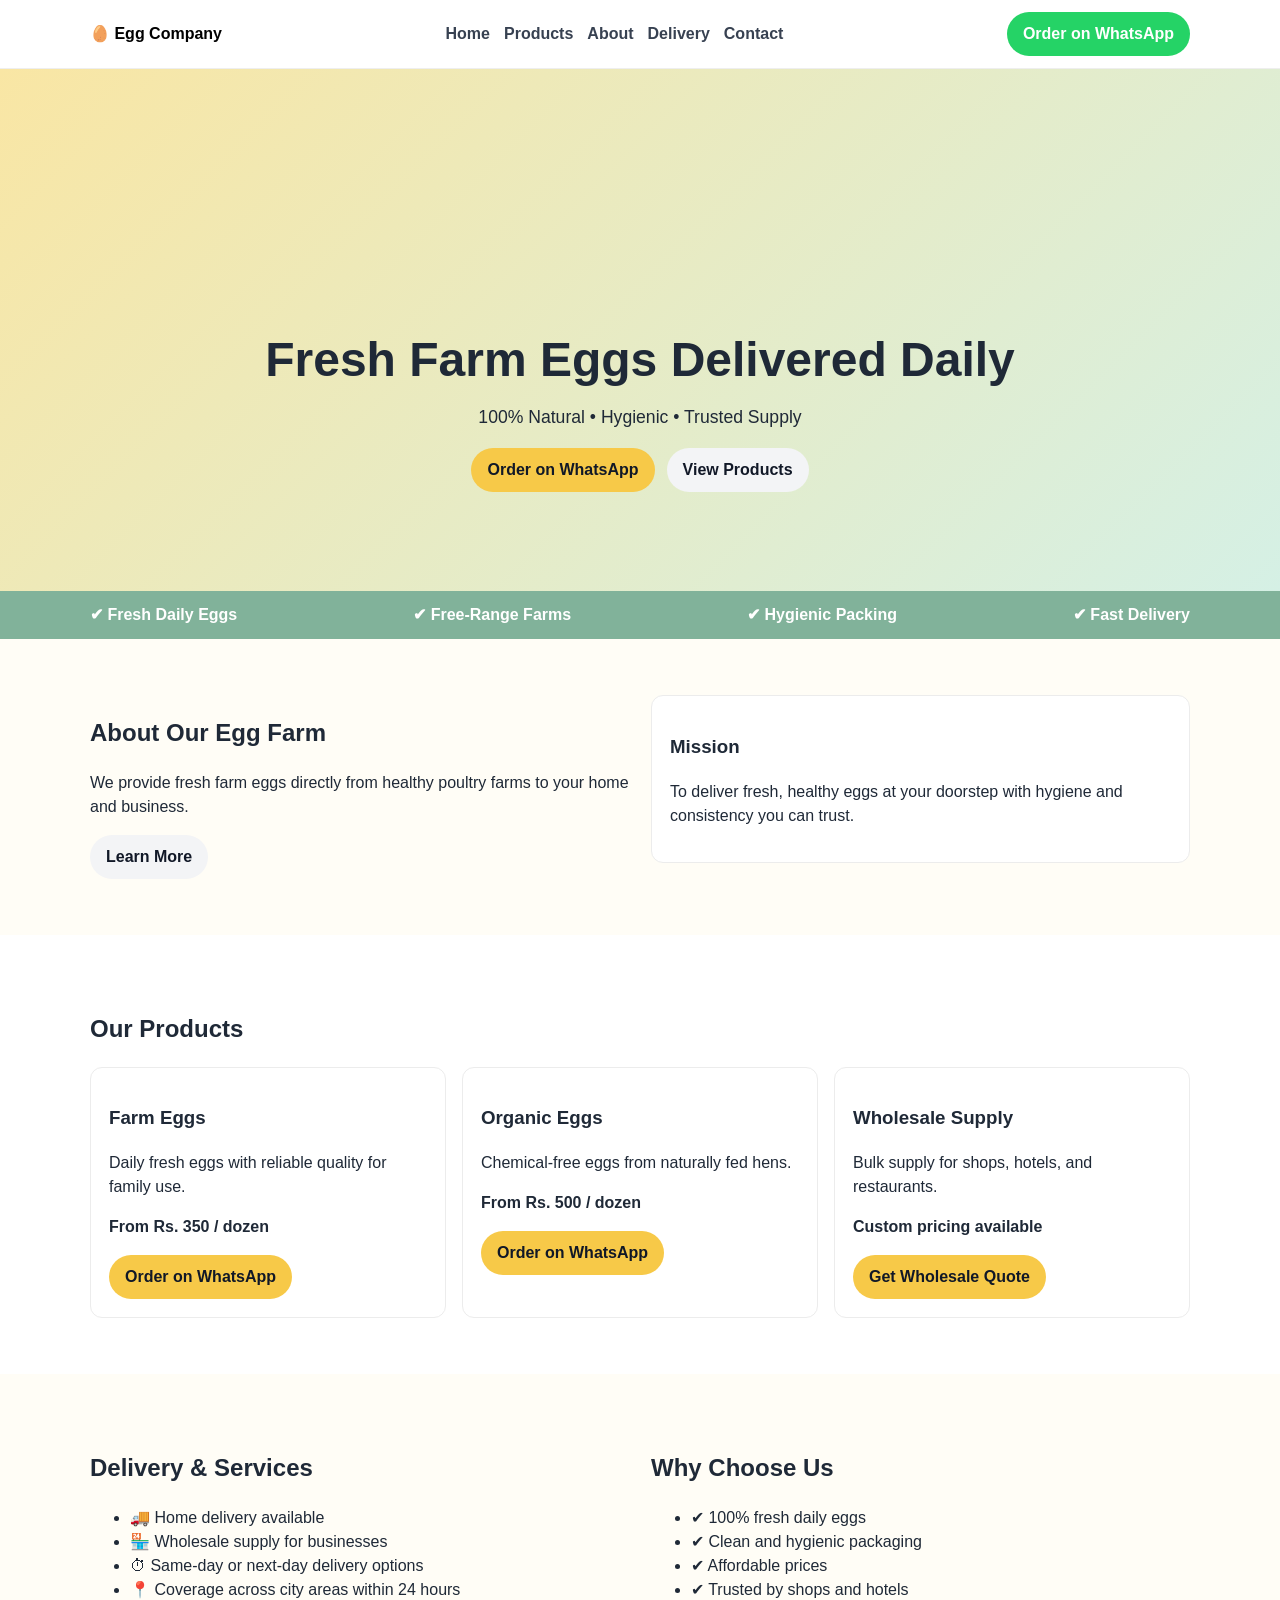
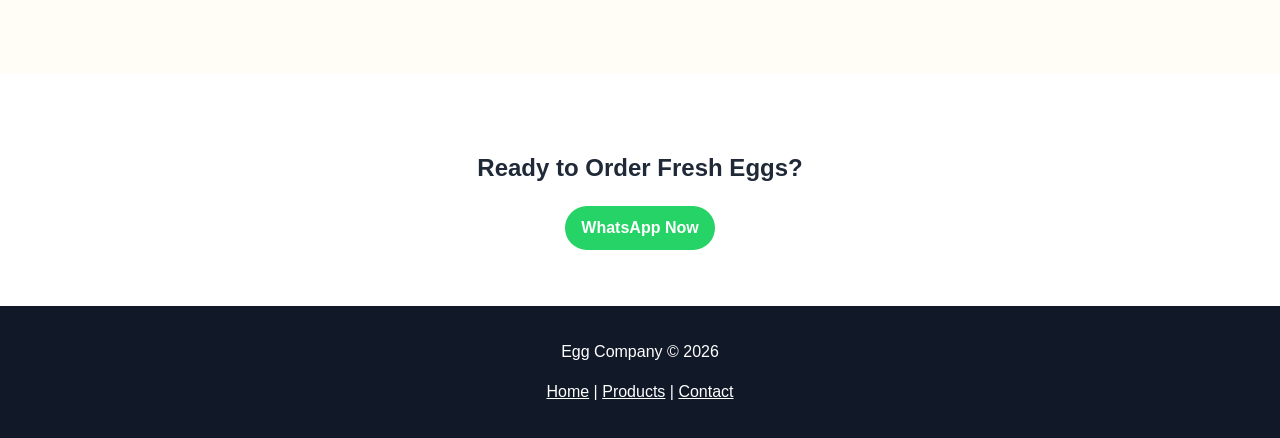
==== index.html @ de12196f "Add Flask backend for contact form API" ====
<!DOCTYPE html>
<html lang="en">
<head>
  <meta charset="UTF-8" />
  <meta name="viewport" content="width=device-width, initial-scale=1.0" />
  <title>Egg Company | Fresh Farm Eggs Delivered Daily</title>
  <meta name="description" content="Fresh farm eggs delivered daily. Order via WhatsApp for home and wholesale supply." />
  <link rel="stylesheet" href="styles.css" />
</head>
<body>
  <header class="header">
    <div class="container nav-wrap">
      <a class="logo" href="index.html">🥚 Egg Company</a>
      <nav class="nav">
        <a href="index.html">Home</a>
        <a href="products.html">Products</a>
        <a href="about.html">About</a>
        <a href="delivery.html">Delivery</a>
        <a href="contact.html">Contact</a>
      </nav>
      <a class="btn btn-whatsapp" href="https://wa.me/923001234567?text=I%20want%20to%20order%3A%0A-%202%20dozen%20farm%20eggs%0A-%20Delivery%20address%3A%20" target="_blank" rel="noopener">Order on WhatsApp</a>
    </div>
  </header>

  <main>
    <section class="hero">
      <div class="overlay"></div>
      <div class="container hero-content">
        <h1>Fresh Farm Eggs Delivered Daily</h1>
        <p>100% Natural • Hygienic • Trusted Supply</p>
        <div class="hero-actions">
          <a class="btn btn-primary" href="https://wa.me/923001234567?text=I%20want%20to%20order%3A%0A-%202%20dozen%20farm%20eggs%0A-%20Delivery%20address%3A%20" target="_blank" rel="noopener">Order on WhatsApp</a>
          <a class="btn btn-secondary" href="products.html">View Products</a>
        </div>
      </div>
    </section>

    <section class="trust-strip">
      <div class="container trust-items">
        <span>✔ Fresh Daily Eggs</span>
        <span>✔ Free-Range Farms</span>
        <span>✔ Hygienic Packing</span>
        <span>✔ Fast Delivery</span>
      </div>
    </section>

    <section class="section">
      <div class="container split">
        <div>
          <h2>About Our Egg Farm</h2>
          <p>We provide fresh farm eggs directly from healthy poultry farms to your home and business.</p>
          <a class="btn btn-secondary" href="about.html">Learn More</a>
        </div>
        <div class="card">
          <h3>Mission</h3>
          <p>To deliver fresh, healthy eggs at your doorstep with hygiene and consistency you can trust.</p>
        </div>
      </div>
    </section>

    <section class="section section-alt">
      <div class="container">
        <h2>Our Products</h2>
        <div class="cards">
          <article class="card">
            <h3>Farm Eggs</h3>
            <p>Daily fresh eggs with reliable quality for family use.</p>
            <p class="price">From Rs. 350 / dozen</p>
            <a class="btn btn-primary" href="https://wa.me/923001234567?text=I%20want%20to%20order%3A%0A-%20Farm%20Eggs%0A-%20Quantity%3A%20" target="_blank" rel="noopener">Order on WhatsApp</a>
          </article>
          <article class="card">
            <h3>Organic Eggs</h3>
            <p>Chemical-free eggs from naturally fed hens.</p>
            <p class="price">From Rs. 500 / dozen</p>
            <a class="btn btn-primary" href="https://wa.me/923001234567?text=I%20want%20to%20order%3A%0A-%20Organic%20Eggs%0A-%20Quantity%3A%20" target="_blank" rel="noopener">Order on WhatsApp</a>
          </article>
          <article class="card">
            <h3>Wholesale Supply</h3>
            <p>Bulk supply for shops, hotels, and restaurants.</p>
            <p class="price">Custom pricing available</p>
            <a class="btn btn-primary" href="https://wa.me/923001234567?text=I%20need%20wholesale%20egg%20supply%3A%0A-%20Business%20name%3A%20%0A-%20Required%20quantity%3A%20" target="_blank" rel="noopener">Get Wholesale Quote</a>
          </article>
        </div>
      </div>
    </section>

    <section class="section">
      <div class="container split">
        <div>
          <h2>Delivery & Services</h2>
          <ul>
            <li>🚚 Home delivery available</li>
            <li>🏪 Wholesale supply for businesses</li>
            <li>⏱ Same-day or next-day delivery options</li>
            <li>📍 Coverage across city areas within 24 hours</li>
          </ul>
        </div>
        <div>
          <h2>Why Choose Us</h2>
          <ul>
            <li>✔ 100% fresh daily eggs</li>
            <li>✔ Clean and hygienic packaging</li>
            <li>✔ Affordable prices</li>
            <li>✔ Trusted by shops and hotels</li>
          </ul>
        </div>
      </div>
    </section>

    <section class="section section-alt cta">
      <div class="container">
        <h2>Ready to Order Fresh Eggs?</h2>
        <a class="btn btn-whatsapp" href="https://wa.me/923001234567?text=I%20want%20to%20order%3A%0A-%202%20dozen%20farm%20eggs%0A-%20Delivery%20address%3A%20" target="_blank" rel="noopener">WhatsApp Now</a>
      </div>
    </section>
  </main>

  <footer class="footer">
    <div class="container">
      <p>Egg Company © 2026</p>
      <p><a href="index.html">Home</a> | <a href="products.html">Products</a> | <a href="contact.html">Contact</a></p>
    </div>
  </footer>
</body>
</html>
---- styles.css ----
:root {
  --yellow: #f7c948;
  --green: #81b29a;
  --white: #ffffff;
  --text: #1f2937;
  --bg: #fffdf6;
}
* { box-sizing: border-box; }
body { margin: 0; font-family: Arial, sans-serif; color: var(--text); background: var(--bg); line-height: 1.5; }
.container { width: min(1100px, 92%); margin: 0 auto; }
.header { position: sticky; top: 0; z-index: 10; background: var(--white); border-bottom: 1px solid #eee; }
.simple-header { position: static; }
.nav-wrap { display: flex; align-items: center; justify-content: space-between; gap: 12px; padding: 12px 0; flex-wrap: wrap; }
.logo { color: #000; font-weight: 700; text-decoration: none; }
.nav { display: flex; gap: 14px; flex-wrap: wrap; }
.nav a { text-decoration: none; color: #374151; font-weight: 600; }
.btn { display: inline-block; border-radius: 999px; padding: 10px 16px; text-decoration: none; font-weight: 700; }
.btn-primary { background: var(--yellow); color: #111827; }
.btn-secondary { background: #f3f4f6; color: #111827; }
.btn-whatsapp { background: #25d366; color: #fff; }
.hero { position: relative; min-height: 58vh; display: grid; place-items: center; background: linear-gradient(135deg, #f9e6a4, #d5f0e5); text-align: center; }
.hero-content { position: relative; z-index: 1; padding: 40px 0; }
.hero h1 { font-size: clamp(2rem, 5vw, 3rem); margin-bottom: 8px; }
.hero p { font-size: 1.1rem; margin-top: 0; }
.hero-actions { display: flex; justify-content: center; gap: 12px; flex-wrap: wrap; }
.trust-strip { background: var(--green); color: #fff; font-weight: 700; }
.trust-items { display: flex; justify-content: space-between; gap: 12px; flex-wrap: wrap; padding: 12px 0; }
.section { padding: 56px 0; }
.section-alt { background: #fff; }
.split { display: grid; grid-template-columns: repeat(auto-fit, minmax(260px, 1fr)); gap: 22px; align-items: start; }
.cards { display: grid; grid-template-columns: repeat(auto-fit, minmax(220px, 1fr)); gap: 16px; margin-top: 18px; }
.card { background: #fff; border: 1px solid #ececec; border-radius: 12px; padding: 18px; }
.price { font-weight: 700; }
.cta { text-align: center; }
.footer { background: #111827; color: #fff; text-align: center; padding: 18px 0; }
.footer a { color: #fff; }
.narrow { width: min(760px, 92%); }
.form { display: grid; gap: 10px; max-width: 500px; }
input, textarea { width: 100%; padding: 10px; border: 1px solid #ddd; border-radius: 8px; }
@media (max-width: 700px) {
  .header .btn-whatsapp { width: 100%; text-align: center; }
  .nav { width: 100%; justify-content: space-between; }
}
.status { margin: 8px 0 0; font-weight: 600; }
.status.success { color: #166534; }
.status.error { color: #b91c1c; }
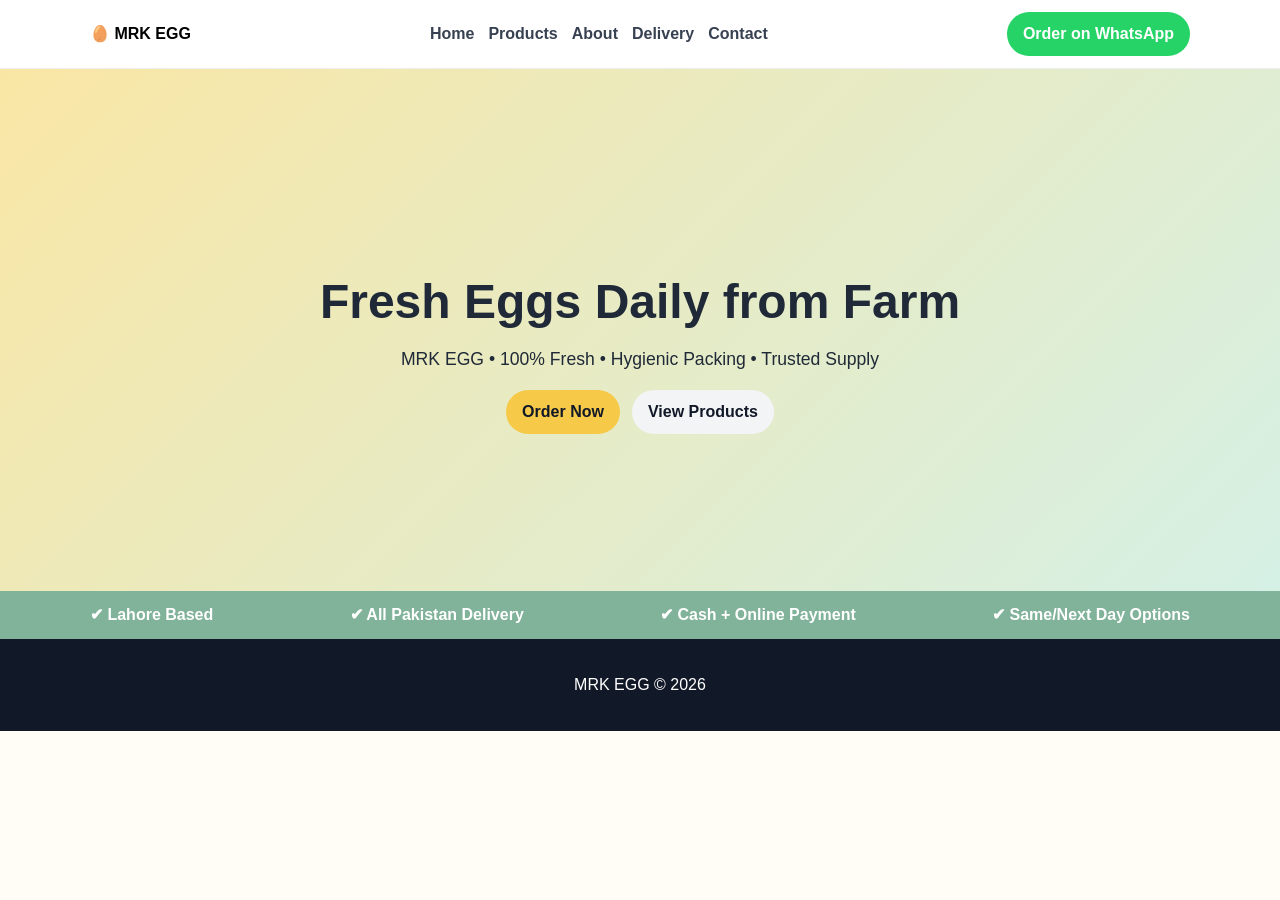
==== commit 8210e730: "Customize MRK EGG site content and add order backend API" ====
--- a/index.html
+++ b/index.html
@@ -3,123 +3,16 @@
 <head>
   <meta charset="UTF-8" />
   <meta name="viewport" content="width=device-width, initial-scale=1.0" />
-  <title>Egg Company | Fresh Farm Eggs Delivered Daily</title>
-  <meta name="description" content="Fresh farm eggs delivered daily. Order via WhatsApp for home and wholesale supply." />
+  <title>MRK EGG | Fresh Eggs Daily from Farm</title>
+  <meta name="description" content="MRK EGG Lahore - Farm fresh eggs, organic eggs, and wholesale supply with delivery across Pakistan." />
   <link rel="stylesheet" href="styles.css" />
 </head>
 <body>
-  <header class="header">
-    <div class="container nav-wrap">
-      <a class="logo" href="index.html">🥚 Egg Company</a>
-      <nav class="nav">
-        <a href="index.html">Home</a>
-        <a href="products.html">Products</a>
-        <a href="about.html">About</a>
-        <a href="delivery.html">Delivery</a>
-        <a href="contact.html">Contact</a>
-      </nav>
-      <a class="btn btn-whatsapp" href="https://wa.me/923001234567?text=I%20want%20to%20order%3A%0A-%202%20dozen%20farm%20eggs%0A-%20Delivery%20address%3A%20" target="_blank" rel="noopener">Order on WhatsApp</a>
-    </div>
-  </header>
-
+  <header class="header"><div class="container nav-wrap"><a class="logo" href="index.html">🥚 MRK EGG</a><nav class="nav"><a href="index.html">Home</a><a href="products.html">Products</a><a href="about.html">About</a><a href="delivery.html">Delivery</a><a href="contact.html">Contact</a></nav><a class="btn btn-whatsapp" href="https://wa.me/923270447263?text=Assalam%20o%20Alaikum%2C%20mujhe%20eggs%20order%20karne%20hain">Order on WhatsApp</a></div></header>
   <main>
-    <section class="hero">
-      <div class="overlay"></div>
-      <div class="container hero-content">
-        <h1>Fresh Farm Eggs Delivered Daily</h1>
-        <p>100% Natural • Hygienic • Trusted Supply</p>
-        <div class="hero-actions">
-          <a class="btn btn-primary" href="https://wa.me/923001234567?text=I%20want%20to%20order%3A%0A-%202%20dozen%20farm%20eggs%0A-%20Delivery%20address%3A%20" target="_blank" rel="noopener">Order on WhatsApp</a>
-          <a class="btn btn-secondary" href="products.html">View Products</a>
-        </div>
-      </div>
-    </section>
-
-    <section class="trust-strip">
-      <div class="container trust-items">
-        <span>✔ Fresh Daily Eggs</span>
-        <span>✔ Free-Range Farms</span>
-        <span>✔ Hygienic Packing</span>
-        <span>✔ Fast Delivery</span>
-      </div>
-    </section>
-
-    <section class="section">
-      <div class="container split">
-        <div>
-          <h2>About Our Egg Farm</h2>
-          <p>We provide fresh farm eggs directly from healthy poultry farms to your home and business.</p>
-          <a class="btn btn-secondary" href="about.html">Learn More</a>
-        </div>
-        <div class="card">
-          <h3>Mission</h3>
-          <p>To deliver fresh, healthy eggs at your doorstep with hygiene and consistency you can trust.</p>
-        </div>
-      </div>
-    </section>
-
-    <section class="section section-alt">
-      <div class="container">
-        <h2>Our Products</h2>
-        <div class="cards">
-          <article class="card">
-            <h3>Farm Eggs</h3>
-            <p>Daily fresh eggs with reliable quality for family use.</p>
-            <p class="price">From Rs. 350 / dozen</p>
-            <a class="btn btn-primary" href="https://wa.me/923001234567?text=I%20want%20to%20order%3A%0A-%20Farm%20Eggs%0A-%20Quantity%3A%20" target="_blank" rel="noopener">Order on WhatsApp</a>
-          </article>
-          <article class="card">
-            <h3>Organic Eggs</h3>
-            <p>Chemical-free eggs from naturally fed hens.</p>
-            <p class="price">From Rs. 500 / dozen</p>
-            <a class="btn btn-primary" href="https://wa.me/923001234567?text=I%20want%20to%20order%3A%0A-%20Organic%20Eggs%0A-%20Quantity%3A%20" target="_blank" rel="noopener">Order on WhatsApp</a>
-          </article>
-          <article class="card">
-            <h3>Wholesale Supply</h3>
-            <p>Bulk supply for shops, hotels, and restaurants.</p>
-            <p class="price">Custom pricing available</p>
-            <a class="btn btn-primary" href="https://wa.me/923001234567?text=I%20need%20wholesale%20egg%20supply%3A%0A-%20Business%20name%3A%20%0A-%20Required%20quantity%3A%20" target="_blank" rel="noopener">Get Wholesale Quote</a>
-          </article>
-        </div>
-      </div>
-    </section>
-
-    <section class="section">
-      <div class="container split">
-        <div>
-          <h2>Delivery & Services</h2>
-          <ul>
-            <li>🚚 Home delivery available</li>
-            <li>🏪 Wholesale supply for businesses</li>
-            <li>⏱ Same-day or next-day delivery options</li>
-            <li>📍 Coverage across city areas within 24 hours</li>
-          </ul>
-        </div>
-        <div>
-          <h2>Why Choose Us</h2>
-          <ul>
-            <li>✔ 100% fresh daily eggs</li>
-            <li>✔ Clean and hygienic packaging</li>
-            <li>✔ Affordable prices</li>
-            <li>✔ Trusted by shops and hotels</li>
-          </ul>
-        </div>
-      </div>
-    </section>
-
-    <section class="section section-alt cta">
-      <div class="container">
-        <h2>Ready to Order Fresh Eggs?</h2>
-        <a class="btn btn-whatsapp" href="https://wa.me/923001234567?text=I%20want%20to%20order%3A%0A-%202%20dozen%20farm%20eggs%0A-%20Delivery%20address%3A%20" target="_blank" rel="noopener">WhatsApp Now</a>
-      </div>
-    </section>
+    <section class="hero"><div class="container hero-content"><h1>Fresh Eggs Daily from Farm</h1><p>MRK EGG • 100% Fresh • Hygienic Packing • Trusted Supply</p><div class="hero-actions"><a class="btn btn-primary" href="contact.html">Order Now</a><a class="btn btn-secondary" href="products.html">View Products</a></div></div></section>
+    <section class="trust-strip"><div class="container trust-items"><span>✔ Lahore Based</span><span>✔ All Pakistan Delivery</span><span>✔ Cash + Online Payment</span><span>✔ Same/Next Day Options</span></div></section>
   </main>
-
-  <footer class="footer">
-    <div class="container">
-      <p>Egg Company © 2026</p>
-      <p><a href="index.html">Home</a> | <a href="products.html">Products</a> | <a href="contact.html">Contact</a></p>
-    </div>
-  </footer>
+  <footer class="footer"><div class="container"><p>MRK EGG © 2026</p></div></footer>
 </body>
 </html>
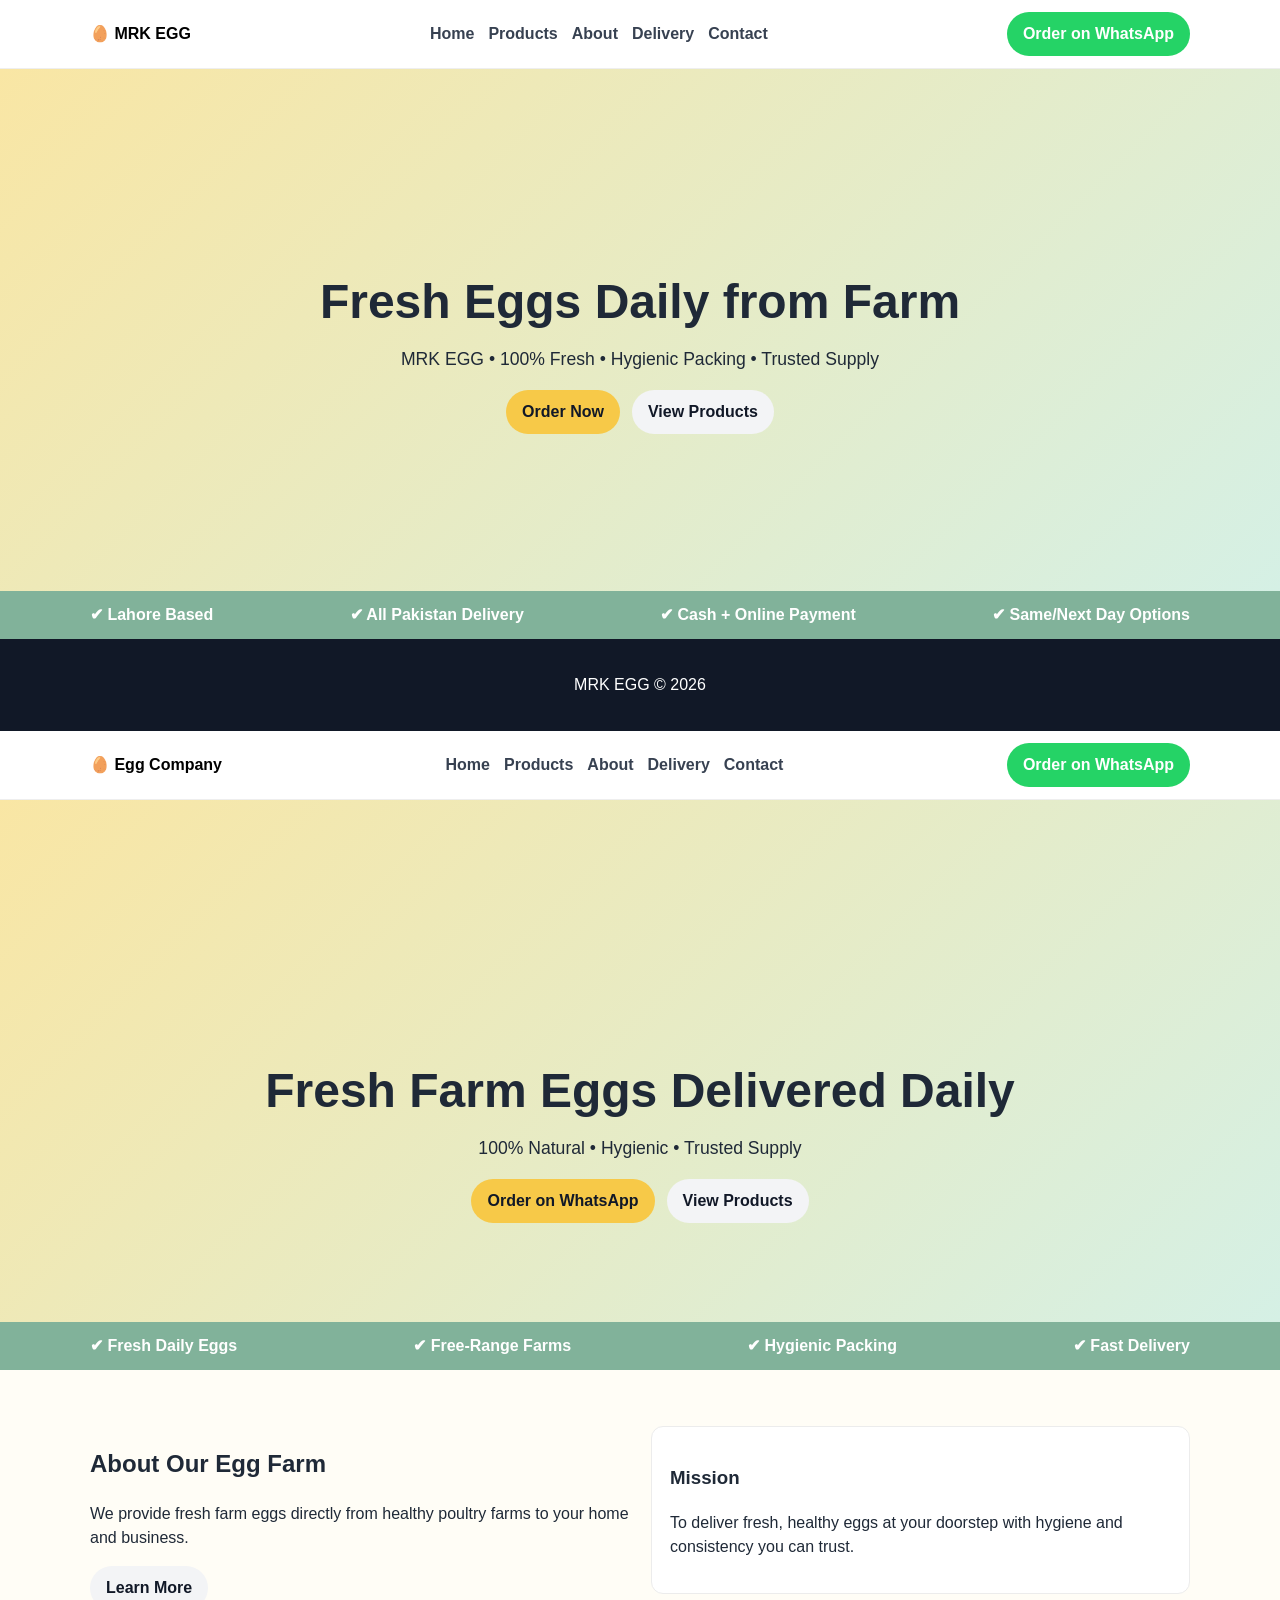
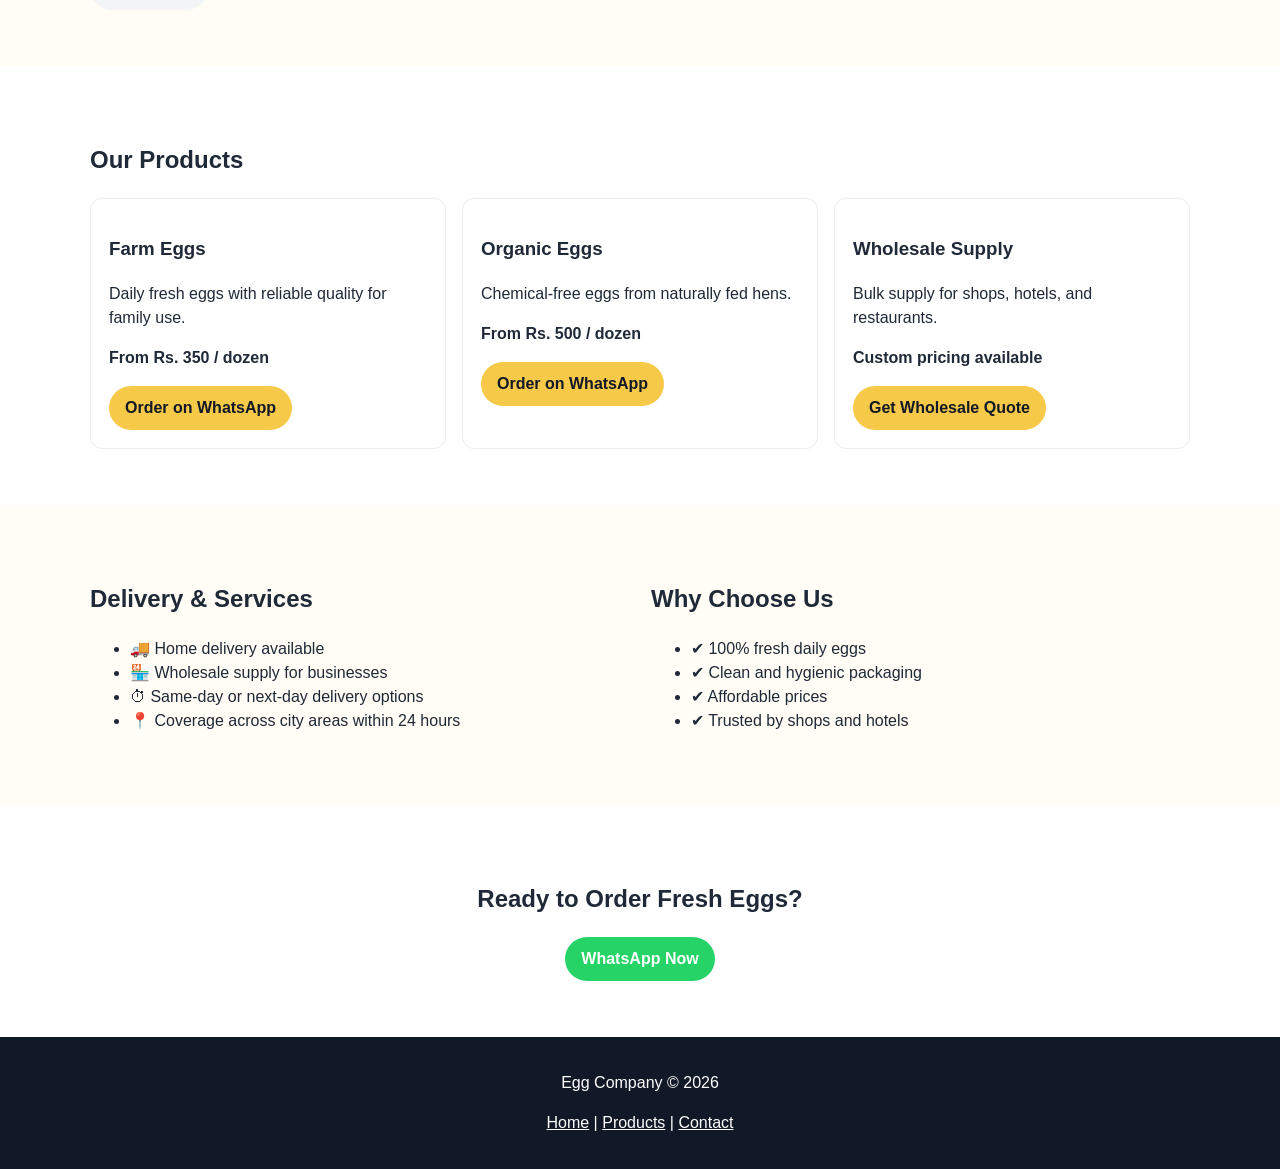
==== commit 6e532164: "Merge branch 'main' into codex/create-egg-company-website-design-yo4hf1" ====
--- a/index.html
+++ b/index.html
@@ -14,5 +14,123 @@
     <section class="trust-strip"><div class="container trust-items"><span>✔ Lahore Based</span><span>✔ All Pakistan Delivery</span><span>✔ Cash + Online Payment</span><span>✔ Same/Next Day Options</span></div></section>
   </main>
   <footer class="footer"><div class="container"><p>MRK EGG © 2026</p></div></footer>
+  <title>Egg Company | Fresh Farm Eggs Delivered Daily</title>
+  <meta name="description" content="Fresh farm eggs delivered daily. Order via WhatsApp for home and wholesale supply." />
+  <link rel="stylesheet" href="styles.css" />
+</head>
+<body>
+  <header class="header">
+    <div class="container nav-wrap">
+      <a class="logo" href="index.html">🥚 Egg Company</a>
+      <nav class="nav">
+        <a href="index.html">Home</a>
+        <a href="products.html">Products</a>
+        <a href="about.html">About</a>
+        <a href="delivery.html">Delivery</a>
+        <a href="contact.html">Contact</a>
+      </nav>
+      <a class="btn btn-whatsapp" href="https://wa.me/923001234567?text=I%20want%20to%20order%3A%0A-%202%20dozen%20farm%20eggs%0A-%20Delivery%20address%3A%20" target="_blank" rel="noopener">Order on WhatsApp</a>
+    </div>
+  </header>
+
+  <main>
+    <section class="hero">
+      <div class="overlay"></div>
+      <div class="container hero-content">
+        <h1>Fresh Farm Eggs Delivered Daily</h1>
+        <p>100% Natural • Hygienic • Trusted Supply</p>
+        <div class="hero-actions">
+          <a class="btn btn-primary" href="https://wa.me/923001234567?text=I%20want%20to%20order%3A%0A-%202%20dozen%20farm%20eggs%0A-%20Delivery%20address%3A%20" target="_blank" rel="noopener">Order on WhatsApp</a>
+          <a class="btn btn-secondary" href="products.html">View Products</a>
+        </div>
+      </div>
+    </section>
+
+    <section class="trust-strip">
+      <div class="container trust-items">
+        <span>✔ Fresh Daily Eggs</span>
+        <span>✔ Free-Range Farms</span>
+        <span>✔ Hygienic Packing</span>
+        <span>✔ Fast Delivery</span>
+      </div>
+    </section>
+
+    <section class="section">
+      <div class="container split">
+        <div>
+          <h2>About Our Egg Farm</h2>
+          <p>We provide fresh farm eggs directly from healthy poultry farms to your home and business.</p>
+          <a class="btn btn-secondary" href="about.html">Learn More</a>
+        </div>
+        <div class="card">
+          <h3>Mission</h3>
+          <p>To deliver fresh, healthy eggs at your doorstep with hygiene and consistency you can trust.</p>
+        </div>
+      </div>
+    </section>
+
+    <section class="section section-alt">
+      <div class="container">
+        <h2>Our Products</h2>
+        <div class="cards">
+          <article class="card">
+            <h3>Farm Eggs</h3>
+            <p>Daily fresh eggs with reliable quality for family use.</p>
+            <p class="price">From Rs. 350 / dozen</p>
+            <a class="btn btn-primary" href="https://wa.me/923001234567?text=I%20want%20to%20order%3A%0A-%20Farm%20Eggs%0A-%20Quantity%3A%20" target="_blank" rel="noopener">Order on WhatsApp</a>
+          </article>
+          <article class="card">
+            <h3>Organic Eggs</h3>
+            <p>Chemical-free eggs from naturally fed hens.</p>
+            <p class="price">From Rs. 500 / dozen</p>
+            <a class="btn btn-primary" href="https://wa.me/923001234567?text=I%20want%20to%20order%3A%0A-%20Organic%20Eggs%0A-%20Quantity%3A%20" target="_blank" rel="noopener">Order on WhatsApp</a>
+          </article>
+          <article class="card">
+            <h3>Wholesale Supply</h3>
+            <p>Bulk supply for shops, hotels, and restaurants.</p>
+            <p class="price">Custom pricing available</p>
+            <a class="btn btn-primary" href="https://wa.me/923001234567?text=I%20need%20wholesale%20egg%20supply%3A%0A-%20Business%20name%3A%20%0A-%20Required%20quantity%3A%20" target="_blank" rel="noopener">Get Wholesale Quote</a>
+          </article>
+        </div>
+      </div>
+    </section>
+
+    <section class="section">
+      <div class="container split">
+        <div>
+          <h2>Delivery & Services</h2>
+          <ul>
+            <li>🚚 Home delivery available</li>
+            <li>🏪 Wholesale supply for businesses</li>
+            <li>⏱ Same-day or next-day delivery options</li>
+            <li>📍 Coverage across city areas within 24 hours</li>
+          </ul>
+        </div>
+        <div>
+          <h2>Why Choose Us</h2>
+          <ul>
+            <li>✔ 100% fresh daily eggs</li>
+            <li>✔ Clean and hygienic packaging</li>
+            <li>✔ Affordable prices</li>
+            <li>✔ Trusted by shops and hotels</li>
+          </ul>
+        </div>
+      </div>
+    </section>
+
+    <section class="section section-alt cta">
+      <div class="container">
+        <h2>Ready to Order Fresh Eggs?</h2>
+        <a class="btn btn-whatsapp" href="https://wa.me/923001234567?text=I%20want%20to%20order%3A%0A-%202%20dozen%20farm%20eggs%0A-%20Delivery%20address%3A%20" target="_blank" rel="noopener">WhatsApp Now</a>
+      </div>
+    </section>
+  </main>
+
+  <footer class="footer">
+    <div class="container">
+      <p>Egg Company © 2026</p>
+      <p><a href="index.html">Home</a> | <a href="products.html">Products</a> | <a href="contact.html">Contact</a></p>
+    </div>
+  </footer>
 </body>
 </html>
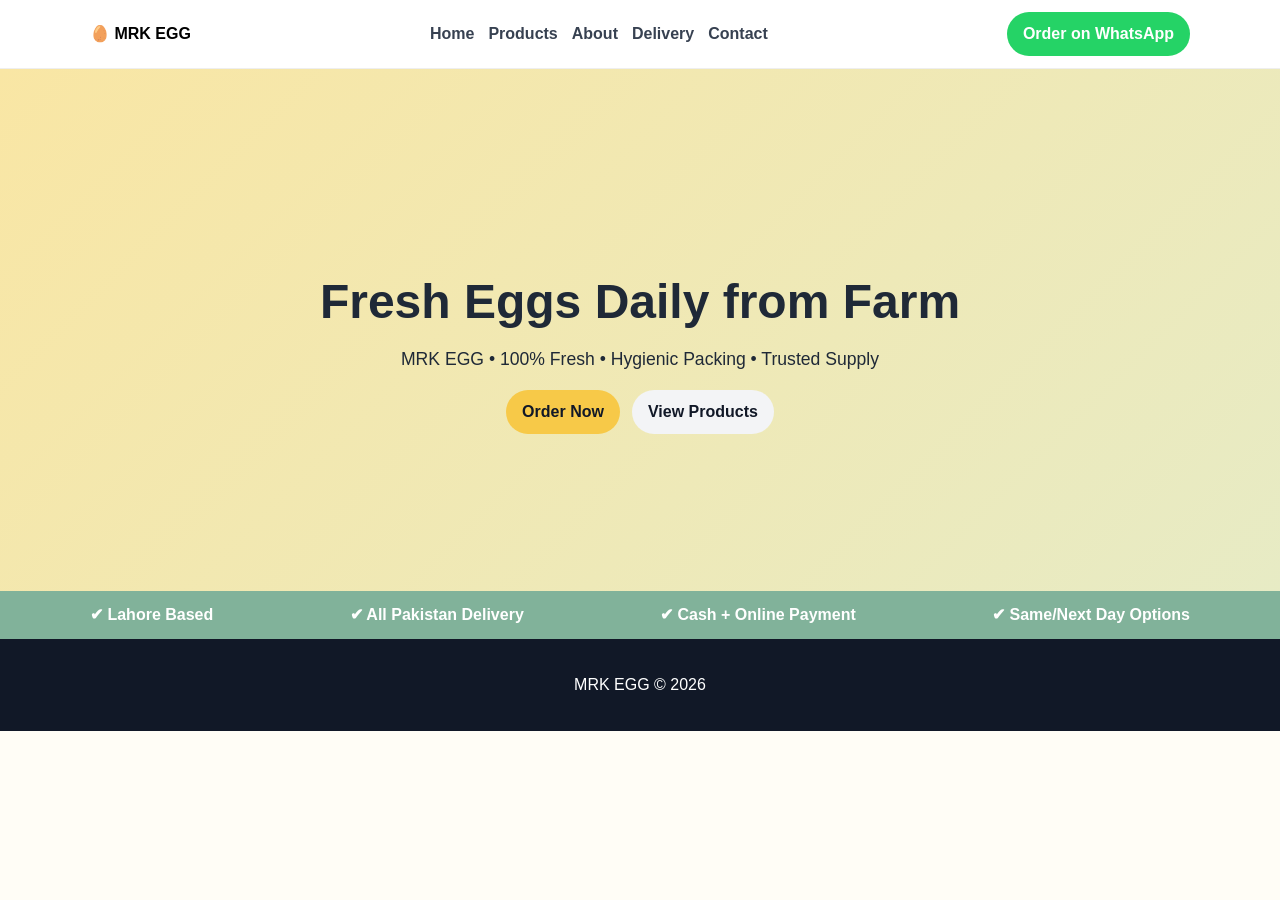
==== commit 677efea8: "Add full animation base across MRK EGG website" ====
--- a/index.html
+++ b/index.html
@@ -6,131 +6,14 @@
   <title>MRK EGG | Fresh Eggs Daily from Farm</title>
   <meta name="description" content="MRK EGG Lahore - Farm fresh eggs, organic eggs, and wholesale supply with delivery across Pakistan." />
   <link rel="stylesheet" href="styles.css" />
+  <script defer src="script.js"></script>
 </head>
 <body>
-  <header class="header"><div class="container nav-wrap"><a class="logo" href="index.html">🥚 MRK EGG</a><nav class="nav"><a href="index.html">Home</a><a href="products.html">Products</a><a href="about.html">About</a><a href="delivery.html">Delivery</a><a href="contact.html">Contact</a></nav><a class="btn btn-whatsapp" href="https://wa.me/923270447263?text=Assalam%20o%20Alaikum%2C%20mujhe%20eggs%20order%20karne%20hain">Order on WhatsApp</a></div></header>
-  <main>
-    <section class="hero"><div class="container hero-content"><h1>Fresh Eggs Daily from Farm</h1><p>MRK EGG • 100% Fresh • Hygienic Packing • Trusted Supply</p><div class="hero-actions"><a class="btn btn-primary" href="contact.html">Order Now</a><a class="btn btn-secondary" href="products.html">View Products</a></div></div></section>
+  <header class="header reveal"><div class="container nav-wrap"><a class="logo" href="index.html">🥚 MRK EGG</a><nav class="nav"><a href="index.html">Home</a><a href="products.html">Products</a><a href="about.html">About</a><a href="delivery.html">Delivery</a><a href="contact.html">Contact</a></nav><a class="btn btn-whatsapp" href="https://wa.me/923270447263?text=Assalam%20o%20Alaikum%2C%20mujhe%20eggs%20order%20karne%20hain">Order on WhatsApp</a></div></header>
+  <main class="reveal">
+    <section class="hero"><div class="container hero-content"><h1 class="reveal">Fresh Eggs Daily from Farm</h1><p>MRK EGG • 100% Fresh • Hygienic Packing • Trusted Supply</p><div class="hero-actions"><a class="btn btn-primary" href="contact.html">Order Now</a><a class="btn btn-secondary" href="products.html">View Products</a></div></div></section>
     <section class="trust-strip"><div class="container trust-items"><span>✔ Lahore Based</span><span>✔ All Pakistan Delivery</span><span>✔ Cash + Online Payment</span><span>✔ Same/Next Day Options</span></div></section>
   </main>
   <footer class="footer"><div class="container"><p>MRK EGG © 2026</p></div></footer>
-  <title>Egg Company | Fresh Farm Eggs Delivered Daily</title>
-  <meta name="description" content="Fresh farm eggs delivered daily. Order via WhatsApp for home and wholesale supply." />
-  <link rel="stylesheet" href="styles.css" />
-</head>
-<body>
-  <header class="header">
-    <div class="container nav-wrap">
-      <a class="logo" href="index.html">🥚 Egg Company</a>
-      <nav class="nav">
-        <a href="index.html">Home</a>
-        <a href="products.html">Products</a>
-        <a href="about.html">About</a>
-        <a href="delivery.html">Delivery</a>
-        <a href="contact.html">Contact</a>
-      </nav>
-      <a class="btn btn-whatsapp" href="https://wa.me/923001234567?text=I%20want%20to%20order%3A%0A-%202%20dozen%20farm%20eggs%0A-%20Delivery%20address%3A%20" target="_blank" rel="noopener">Order on WhatsApp</a>
-    </div>
-  </header>
-
-  <main>
-    <section class="hero">
-      <div class="overlay"></div>
-      <div class="container hero-content">
-        <h1>Fresh Farm Eggs Delivered Daily</h1>
-        <p>100% Natural • Hygienic • Trusted Supply</p>
-        <div class="hero-actions">
-          <a class="btn btn-primary" href="https://wa.me/923001234567?text=I%20want%20to%20order%3A%0A-%202%20dozen%20farm%20eggs%0A-%20Delivery%20address%3A%20" target="_blank" rel="noopener">Order on WhatsApp</a>
-          <a class="btn btn-secondary" href="products.html">View Products</a>
-        </div>
-      </div>
-    </section>
-
-    <section class="trust-strip">
-      <div class="container trust-items">
-        <span>✔ Fresh Daily Eggs</span>
-        <span>✔ Free-Range Farms</span>
-        <span>✔ Hygienic Packing</span>
-        <span>✔ Fast Delivery</span>
-      </div>
-    </section>
-
-    <section class="section">
-      <div class="container split">
-        <div>
-          <h2>About Our Egg Farm</h2>
-          <p>We provide fresh farm eggs directly from healthy poultry farms to your home and business.</p>
-          <a class="btn btn-secondary" href="about.html">Learn More</a>
-        </div>
-        <div class="card">
-          <h3>Mission</h3>
-          <p>To deliver fresh, healthy eggs at your doorstep with hygiene and consistency you can trust.</p>
-        </div>
-      </div>
-    </section>
-
-    <section class="section section-alt">
-      <div class="container">
-        <h2>Our Products</h2>
-        <div class="cards">
-          <article class="card">
-            <h3>Farm Eggs</h3>
-            <p>Daily fresh eggs with reliable quality for family use.</p>
-            <p class="price">From Rs. 350 / dozen</p>
-            <a class="btn btn-primary" href="https://wa.me/923001234567?text=I%20want%20to%20order%3A%0A-%20Farm%20Eggs%0A-%20Quantity%3A%20" target="_blank" rel="noopener">Order on WhatsApp</a>
-          </article>
-          <article class="card">
-            <h3>Organic Eggs</h3>
-            <p>Chemical-free eggs from naturally fed hens.</p>
-            <p class="price">From Rs. 500 / dozen</p>
-            <a class="btn btn-primary" href="https://wa.me/923001234567?text=I%20want%20to%20order%3A%0A-%20Organic%20Eggs%0A-%20Quantity%3A%20" target="_blank" rel="noopener">Order on WhatsApp</a>
-          </article>
-          <article class="card">
-            <h3>Wholesale Supply</h3>
-            <p>Bulk supply for shops, hotels, and restaurants.</p>
-            <p class="price">Custom pricing available</p>
-            <a class="btn btn-primary" href="https://wa.me/923001234567?text=I%20need%20wholesale%20egg%20supply%3A%0A-%20Business%20name%3A%20%0A-%20Required%20quantity%3A%20" target="_blank" rel="noopener">Get Wholesale Quote</a>
-          </article>
-        </div>
-      </div>
-    </section>
-
-    <section class="section">
-      <div class="container split">
-        <div>
-          <h2>Delivery & Services</h2>
-          <ul>
-            <li>🚚 Home delivery available</li>
-            <li>🏪 Wholesale supply for businesses</li>
-            <li>⏱ Same-day or next-day delivery options</li>
-            <li>📍 Coverage across city areas within 24 hours</li>
-          </ul>
-        </div>
-        <div>
-          <h2>Why Choose Us</h2>
-          <ul>
-            <li>✔ 100% fresh daily eggs</li>
-            <li>✔ Clean and hygienic packaging</li>
-            <li>✔ Affordable prices</li>
-            <li>✔ Trusted by shops and hotels</li>
-          </ul>
-        </div>
-      </div>
-    </section>
-
-    <section class="section section-alt cta">
-      <div class="container">
-        <h2>Ready to Order Fresh Eggs?</h2>
-        <a class="btn btn-whatsapp" href="https://wa.me/923001234567?text=I%20want%20to%20order%3A%0A-%202%20dozen%20farm%20eggs%0A-%20Delivery%20address%3A%20" target="_blank" rel="noopener">WhatsApp Now</a>
-      </div>
-    </section>
-  </main>
-
-  <footer class="footer">
-    <div class="container">
-      <p>Egg Company © 2026</p>
-      <p><a href="index.html">Home</a> | <a href="products.html">Products</a> | <a href="contact.html">Contact</a></p>
-    </div>
-  </footer>
 </body>
 </html>
--- a/styles.css
+++ b/styles.css
@@ -44,3 +44,55 @@
 .status { margin: 8px 0 0; font-weight: 600; }
 .status.success { color: #166534; }
 .status.error { color: #b91c1c; }
+
+/* Animation base */
+.hero {
+  background-size: 200% 200%;
+  animation: heroGradient 12s ease infinite;
+}
+
+@keyframes heroGradient {
+  0% { background-position: 0% 50%; }
+  50% { background-position: 100% 50%; }
+  100% { background-position: 0% 50%; }
+}
+
+.reveal {
+  opacity: 0;
+  transform: translateY(20px);
+  transition: opacity 700ms ease, transform 700ms ease;
+}
+
+.reveal.visible {
+  opacity: 1;
+  transform: translateY(0);
+}
+
+.card {
+  transition: transform .25s ease, box-shadow .25s ease;
+}
+
+.card:hover {
+  transform: translateY(-6px);
+  box-shadow: 0 12px 26px rgba(0,0,0,.08);
+}
+
+.btn {
+  transition: transform .2s ease, filter .2s ease;
+}
+
+.btn:hover {
+  transform: translateY(-2px);
+  filter: brightness(1.05);
+}
+
+@media (prefers-reduced-motion: reduce) {
+  * {
+    animation: none !important;
+    transition: none !important;
+  }
+  .reveal {
+    opacity: 1 !important;
+    transform: none !important;
+  }
+}
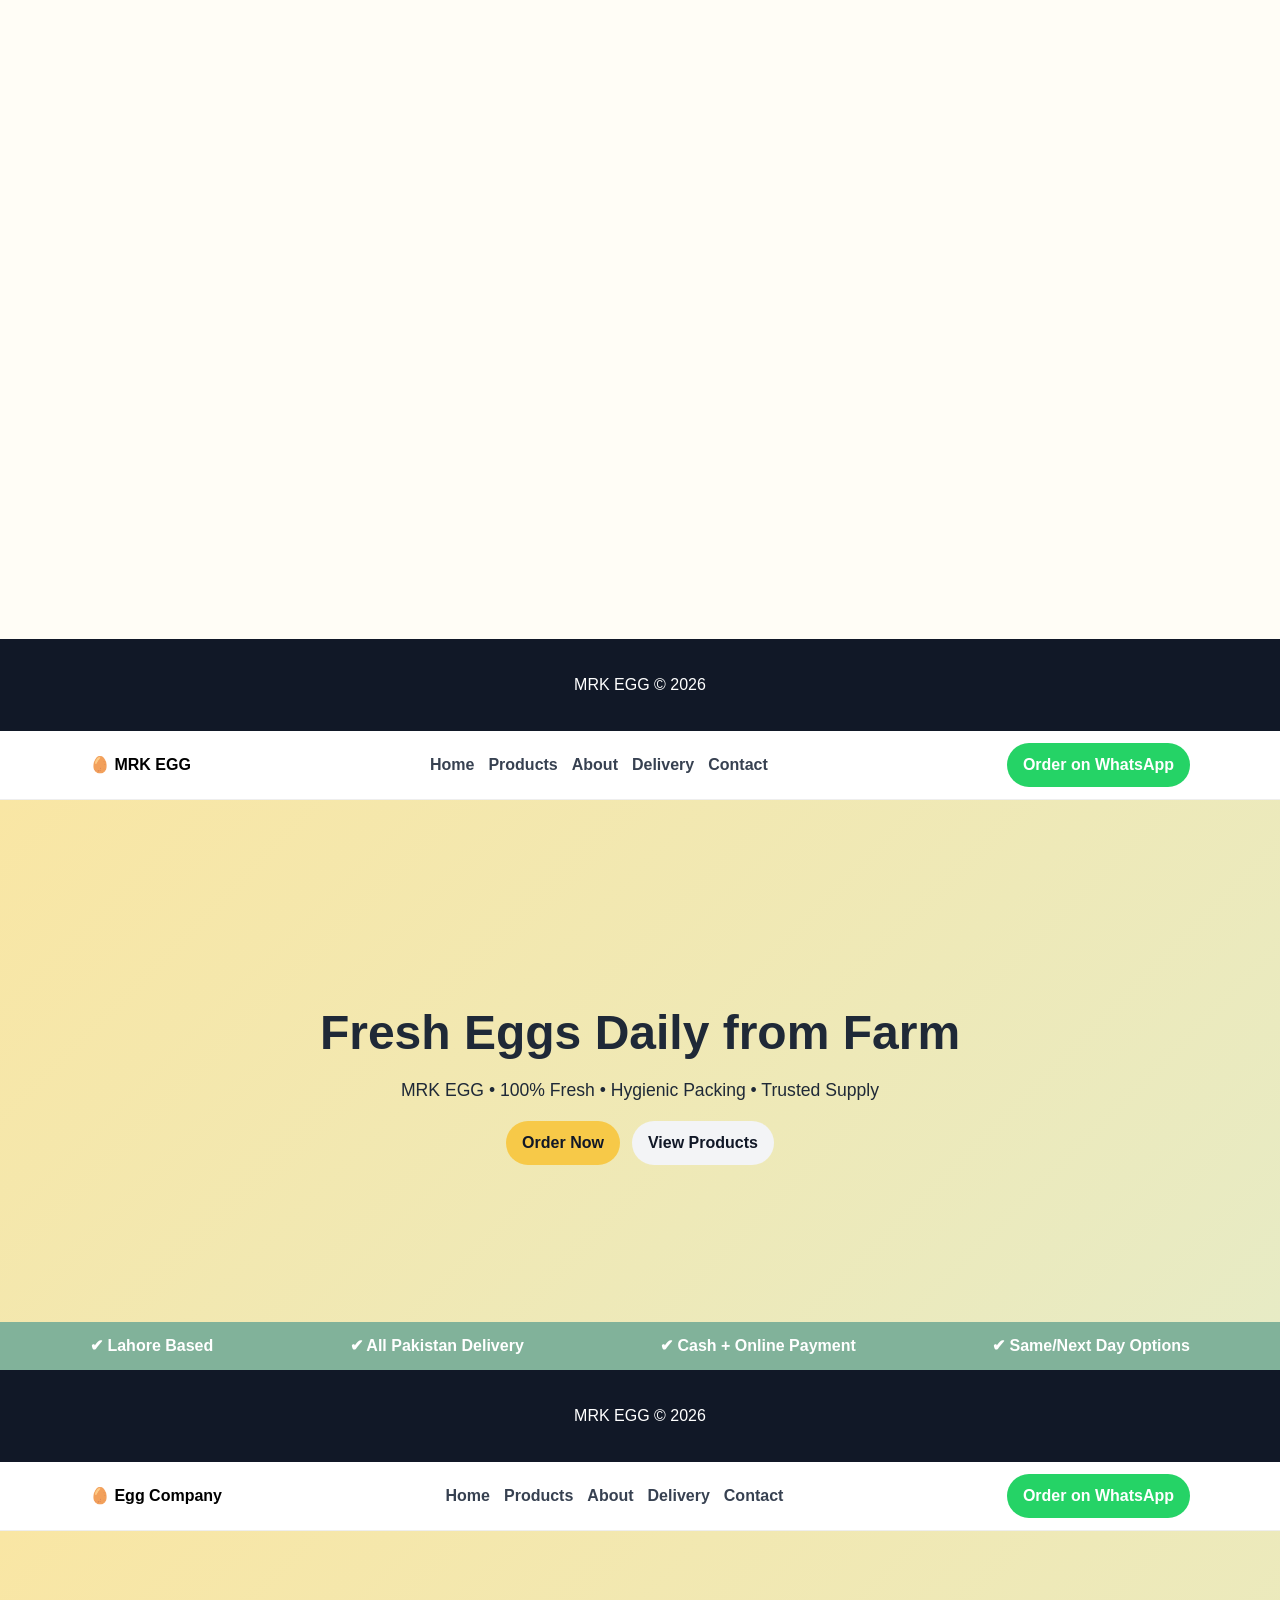
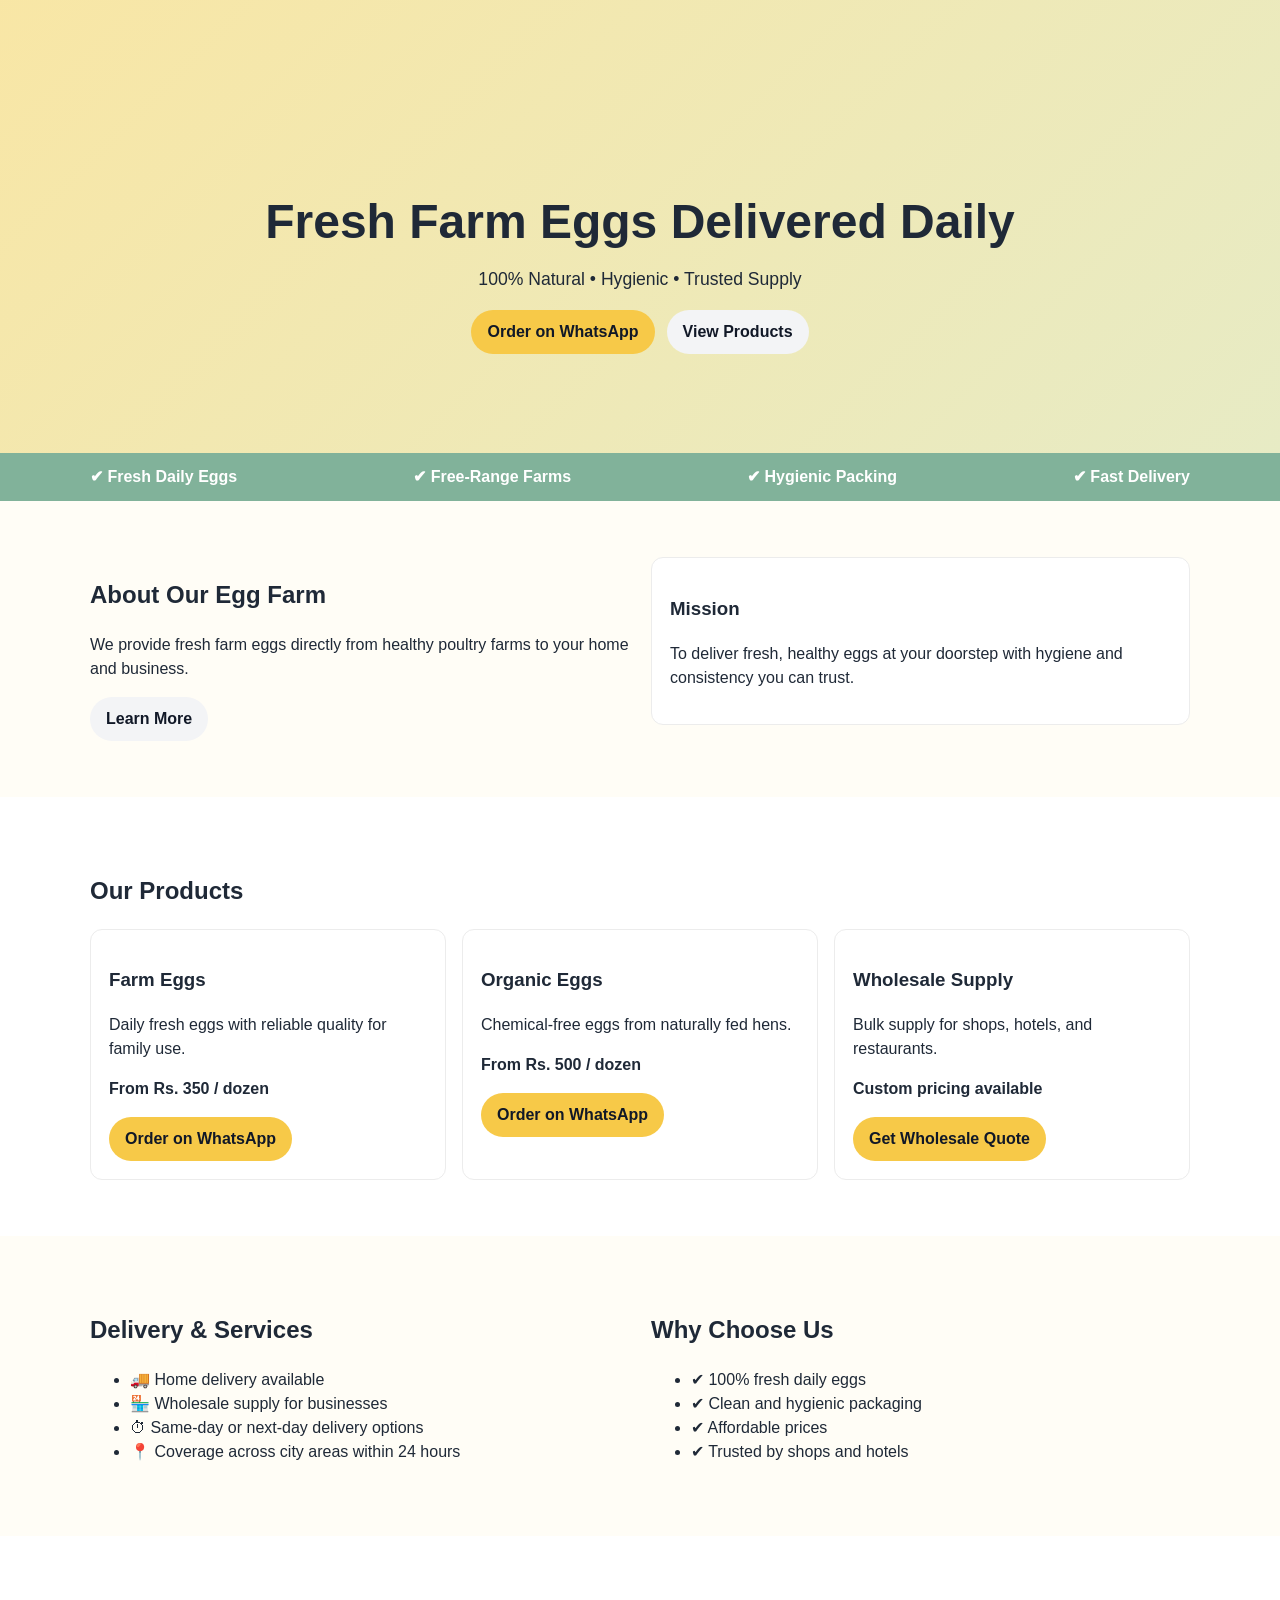
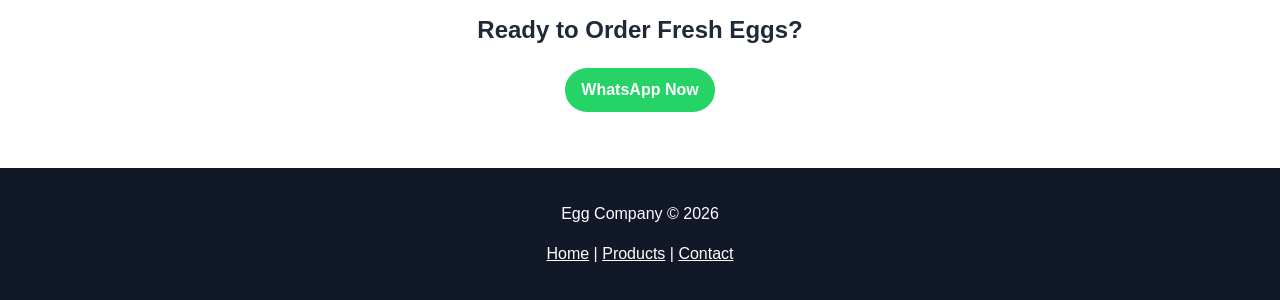
==== commit e10c3fc4: "Merge branch 'main' into codex/create-egg-company-website-design-akq3di" ====
--- a/index.html
+++ b/index.html
@@ -15,5 +15,131 @@
     <section class="trust-strip"><div class="container trust-items"><span>✔ Lahore Based</span><span>✔ All Pakistan Delivery</span><span>✔ Cash + Online Payment</span><span>✔ Same/Next Day Options</span></div></section>
   </main>
   <footer class="footer"><div class="container"><p>MRK EGG © 2026</p></div></footer>
+</head>
+<body>
+  <header class="header"><div class="container nav-wrap"><a class="logo" href="index.html">🥚 MRK EGG</a><nav class="nav"><a href="index.html">Home</a><a href="products.html">Products</a><a href="about.html">About</a><a href="delivery.html">Delivery</a><a href="contact.html">Contact</a></nav><a class="btn btn-whatsapp" href="https://wa.me/923270447263?text=Assalam%20o%20Alaikum%2C%20mujhe%20eggs%20order%20karne%20hain">Order on WhatsApp</a></div></header>
+  <main>
+    <section class="hero"><div class="container hero-content"><h1>Fresh Eggs Daily from Farm</h1><p>MRK EGG • 100% Fresh • Hygienic Packing • Trusted Supply</p><div class="hero-actions"><a class="btn btn-primary" href="contact.html">Order Now</a><a class="btn btn-secondary" href="products.html">View Products</a></div></div></section>
+    <section class="trust-strip"><div class="container trust-items"><span>✔ Lahore Based</span><span>✔ All Pakistan Delivery</span><span>✔ Cash + Online Payment</span><span>✔ Same/Next Day Options</span></div></section>
+  </main>
+  <footer class="footer"><div class="container"><p>MRK EGG © 2026</p></div></footer>
+  <title>Egg Company | Fresh Farm Eggs Delivered Daily</title>
+  <meta name="description" content="Fresh farm eggs delivered daily. Order via WhatsApp for home and wholesale supply." />
+  <link rel="stylesheet" href="styles.css" />
+</head>
+<body>
+  <header class="header">
+    <div class="container nav-wrap">
+      <a class="logo" href="index.html">🥚 Egg Company</a>
+      <nav class="nav">
+        <a href="index.html">Home</a>
+        <a href="products.html">Products</a>
+        <a href="about.html">About</a>
+        <a href="delivery.html">Delivery</a>
+        <a href="contact.html">Contact</a>
+      </nav>
+      <a class="btn btn-whatsapp" href="https://wa.me/923001234567?text=I%20want%20to%20order%3A%0A-%202%20dozen%20farm%20eggs%0A-%20Delivery%20address%3A%20" target="_blank" rel="noopener">Order on WhatsApp</a>
+    </div>
+  </header>
+
+  <main>
+    <section class="hero">
+      <div class="overlay"></div>
+      <div class="container hero-content">
+        <h1>Fresh Farm Eggs Delivered Daily</h1>
+        <p>100% Natural • Hygienic • Trusted Supply</p>
+        <div class="hero-actions">
+          <a class="btn btn-primary" href="https://wa.me/923001234567?text=I%20want%20to%20order%3A%0A-%202%20dozen%20farm%20eggs%0A-%20Delivery%20address%3A%20" target="_blank" rel="noopener">Order on WhatsApp</a>
+          <a class="btn btn-secondary" href="products.html">View Products</a>
+        </div>
+      </div>
+    </section>
+
+    <section class="trust-strip">
+      <div class="container trust-items">
+        <span>✔ Fresh Daily Eggs</span>
+        <span>✔ Free-Range Farms</span>
+        <span>✔ Hygienic Packing</span>
+        <span>✔ Fast Delivery</span>
+      </div>
+    </section>
+
+    <section class="section">
+      <div class="container split">
+        <div>
+          <h2>About Our Egg Farm</h2>
+          <p>We provide fresh farm eggs directly from healthy poultry farms to your home and business.</p>
+          <a class="btn btn-secondary" href="about.html">Learn More</a>
+        </div>
+        <div class="card">
+          <h3>Mission</h3>
+          <p>To deliver fresh, healthy eggs at your doorstep with hygiene and consistency you can trust.</p>
+        </div>
+      </div>
+    </section>
+
+    <section class="section section-alt">
+      <div class="container">
+        <h2>Our Products</h2>
+        <div class="cards">
+          <article class="card">
+            <h3>Farm Eggs</h3>
+            <p>Daily fresh eggs with reliable quality for family use.</p>
+            <p class="price">From Rs. 350 / dozen</p>
+            <a class="btn btn-primary" href="https://wa.me/923001234567?text=I%20want%20to%20order%3A%0A-%20Farm%20Eggs%0A-%20Quantity%3A%20" target="_blank" rel="noopener">Order on WhatsApp</a>
+          </article>
+          <article class="card">
+            <h3>Organic Eggs</h3>
+            <p>Chemical-free eggs from naturally fed hens.</p>
+            <p class="price">From Rs. 500 / dozen</p>
+            <a class="btn btn-primary" href="https://wa.me/923001234567?text=I%20want%20to%20order%3A%0A-%20Organic%20Eggs%0A-%20Quantity%3A%20" target="_blank" rel="noopener">Order on WhatsApp</a>
+          </article>
+          <article class="card">
+            <h3>Wholesale Supply</h3>
+            <p>Bulk supply for shops, hotels, and restaurants.</p>
+            <p class="price">Custom pricing available</p>
+            <a class="btn btn-primary" href="https://wa.me/923001234567?text=I%20need%20wholesale%20egg%20supply%3A%0A-%20Business%20name%3A%20%0A-%20Required%20quantity%3A%20" target="_blank" rel="noopener">Get Wholesale Quote</a>
+          </article>
+        </div>
+      </div>
+    </section>
+
+    <section class="section">
+      <div class="container split">
+        <div>
+          <h2>Delivery & Services</h2>
+          <ul>
+            <li>🚚 Home delivery available</li>
+            <li>🏪 Wholesale supply for businesses</li>
+            <li>⏱ Same-day or next-day delivery options</li>
+            <li>📍 Coverage across city areas within 24 hours</li>
+          </ul>
+        </div>
+        <div>
+          <h2>Why Choose Us</h2>
+          <ul>
+            <li>✔ 100% fresh daily eggs</li>
+            <li>✔ Clean and hygienic packaging</li>
+            <li>✔ Affordable prices</li>
+            <li>✔ Trusted by shops and hotels</li>
+          </ul>
+        </div>
+      </div>
+    </section>
+
+    <section class="section section-alt cta">
+      <div class="container">
+        <h2>Ready to Order Fresh Eggs?</h2>
+        <a class="btn btn-whatsapp" href="https://wa.me/923001234567?text=I%20want%20to%20order%3A%0A-%202%20dozen%20farm%20eggs%0A-%20Delivery%20address%3A%20" target="_blank" rel="noopener">WhatsApp Now</a>
+      </div>
+    </section>
+  </main>
+
+  <footer class="footer">
+    <div class="container">
+      <p>Egg Company © 2026</p>
+      <p><a href="index.html">Home</a> | <a href="products.html">Products</a> | <a href="contact.html">Contact</a></p>
+    </div>
+  </footer>
 </body>
 </html>
